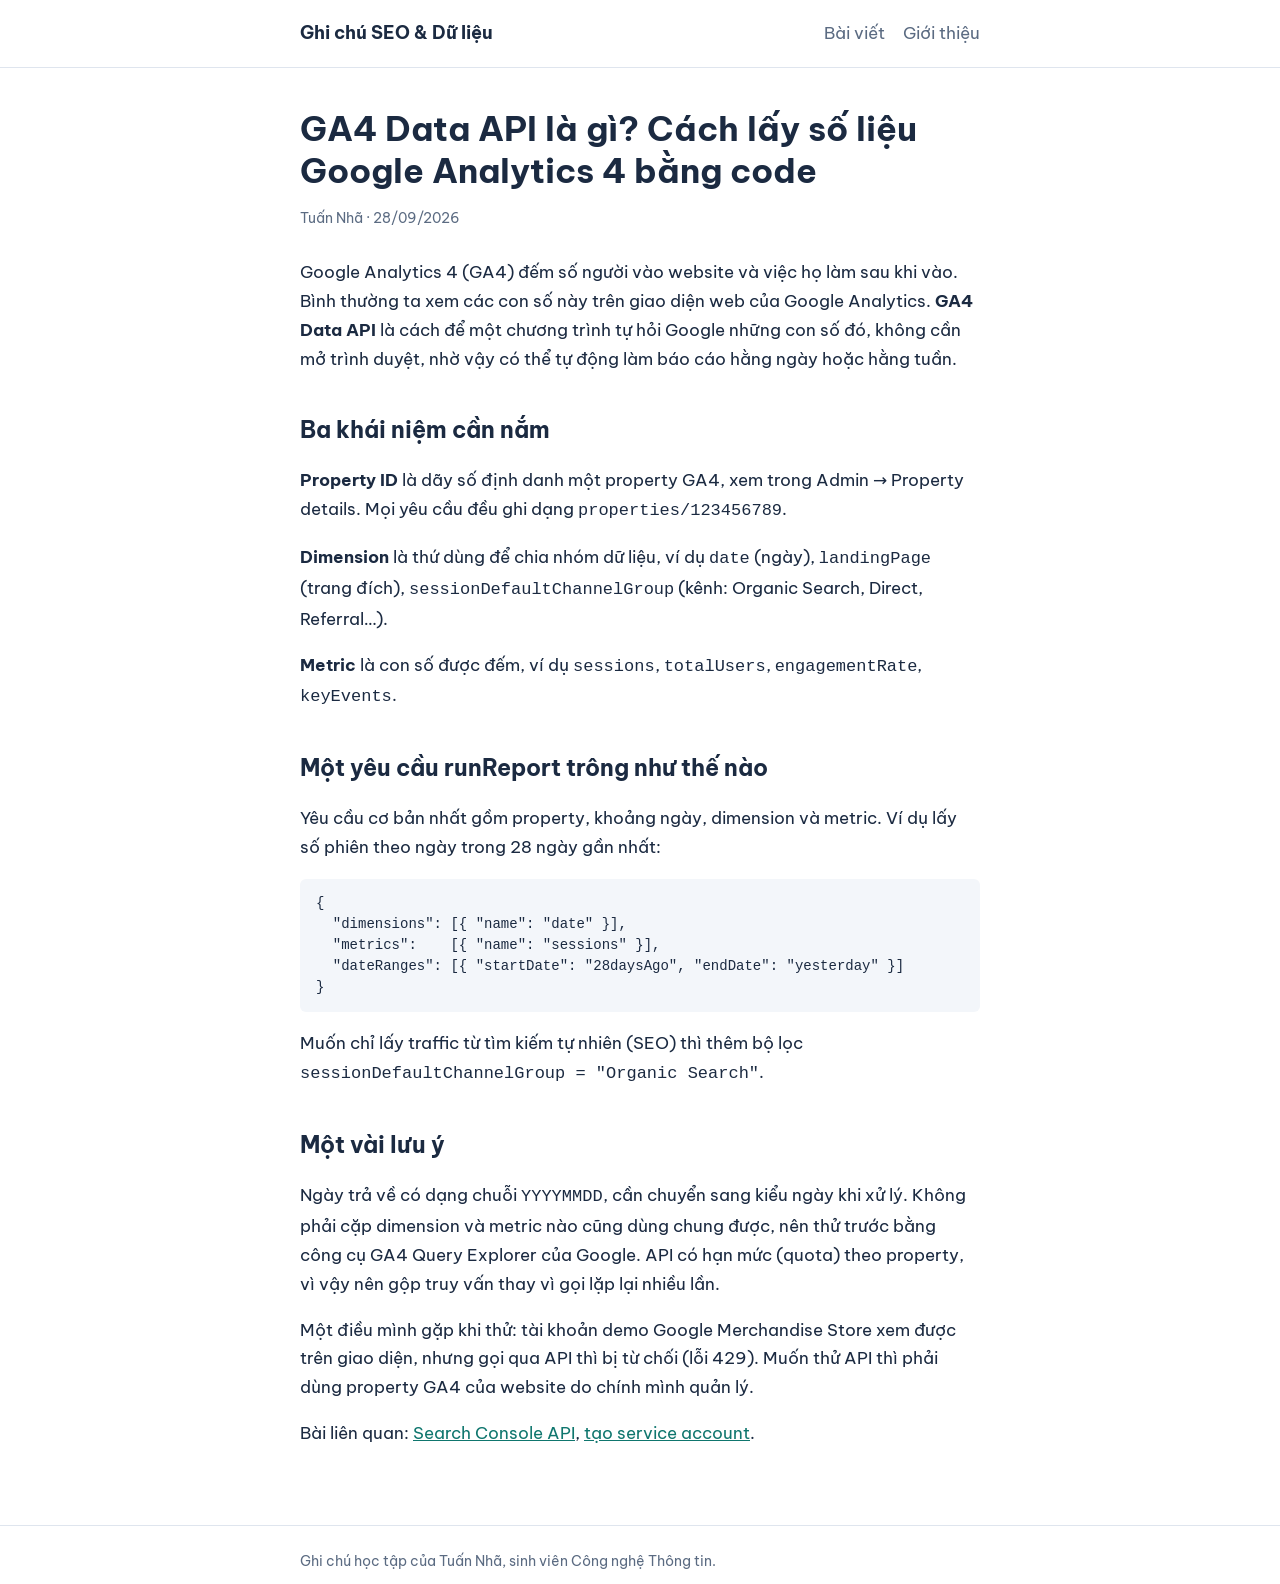
==== ga4-data-api-la-gi.html @ 4e27b5f0 "Add files via upload" ====
<!DOCTYPE html>
<html lang="vi">
<head>
<meta charset="utf-8">
<meta name="viewport" content="width=device-width, initial-scale=1">
<title>GA4 Data API là gì? Cách lấy số liệu Google Analytics 4 bằng code</title>
<meta name="description" content="Giải thích GA4 Data API, Property ID, dimension, metric và cách gọi runReport để lấy số liệu Google Analytics 4 tự động.">
<link rel="canonical" href="https://tuannha0312.github.io/ga4-data-api-la-gi.html">
<link rel="preconnect" href="https://fonts.googleapis.com">
<link href="https://fonts.googleapis.com/css2?family=Be+Vietnam+Pro:wght@400;600;700&display=swap" rel="stylesheet">
<link rel="stylesheet" href="style.css">
<!-- GA4_TAG -->
</head>
<body>
<header><div class="wrap">
<a class="brand" href="index.html">Ghi chú SEO &amp; Dữ liệu</a>
<nav><a href="index.html">Bài viết</a><a href="gioi-thieu.html">Giới thiệu</a></nav>
</div></header>
<main><div class="wrap">
<h1>GA4 Data API là gì? Cách lấy số liệu Google Analytics 4 bằng code</h1>
<p class="meta">Tuấn Nhã · 28/09/2026</p>
<p>Google Analytics 4 (GA4) đếm số người vào website và việc họ làm sau khi vào. Bình thường ta xem các con số này trên giao diện web của Google Analytics. <strong>GA4 Data API</strong> là cách để một chương trình tự hỏi Google những con số đó, không cần mở trình duyệt, nhờ vậy có thể tự động làm báo cáo hằng ngày hoặc hằng tuần.</p>
<h2>Ba khái niệm cần nắm</h2>
<p><strong>Property ID</strong> là dãy số định danh một property GA4, xem trong Admin → Property details. Mọi yêu cầu đều ghi dạng <code>properties/123456789</code>.</p>
<p><strong>Dimension</strong> là thứ dùng để chia nhóm dữ liệu, ví dụ <code>date</code> (ngày), <code>landingPage</code> (trang đích), <code>sessionDefaultChannelGroup</code> (kênh: Organic Search, Direct, Referral…).</p>
<p><strong>Metric</strong> là con số được đếm, ví dụ <code>sessions</code>, <code>totalUsers</code>, <code>engagementRate</code>, <code>keyEvents</code>.</p>
<h2>Một yêu cầu runReport trông như thế nào</h2>
<p>Yêu cầu cơ bản nhất gồm property, khoảng ngày, dimension và metric. Ví dụ lấy số phiên theo ngày trong 28 ngày gần nhất:</p>
<pre><code>{
  "dimensions": [{ "name": "date" }],
  "metrics":    [{ "name": "sessions" }],
  "dateRanges": [{ "startDate": "28daysAgo", "endDate": "yesterday" }]
}</code></pre>
<p>Muốn chỉ lấy traffic từ tìm kiếm tự nhiên (SEO) thì thêm bộ lọc <code>sessionDefaultChannelGroup = "Organic Search"</code>.</p>
<h2>Một vài lưu ý</h2>
<p>Ngày trả về có dạng chuỗi <code>YYYYMMDD</code>, cần chuyển sang kiểu ngày khi xử lý. Không phải cặp dimension và metric nào cũng dùng chung được, nên thử trước bằng công cụ GA4 Query Explorer của Google. API có hạn mức (quota) theo property, vì vậy nên gộp truy vấn thay vì gọi lặp lại nhiều lần.</p>
<p>Một điều mình gặp khi thử: tài khoản demo Google Merchandise Store xem được trên giao diện, nhưng gọi qua API thì bị từ chối (lỗi 429). Muốn thử API thì phải dùng property GA4 của website do chính mình quản lý.</p>
<p>Bài liên quan: <a href="search-console-api.html">Search Console API</a>, <a href="service-account-google-cloud.html">tạo service account</a>.</p>
</div></main>
<footer><div class="wrap">Ghi chú học tập của Tuấn Nhã, sinh viên Công nghệ Thông tin.</div></footer>
</body>
</html>
---- style.css ----
:root{--ink:#1b2a41;--muted:#5b6b82;--line:#dfe5ee;--bg:#ffffff;--soft:#f3f6fa;--accent:#0f766e}
*{box-sizing:border-box}
body{margin:0;background:var(--bg);color:var(--ink);font-family:"Be Vietnam Pro",system-ui,-apple-system,"Segoe UI",Roboto,sans-serif;line-height:1.7;font-size:17px}
a{color:var(--accent)}
.wrap{max-width:720px;margin:0 auto;padding:0 20px}
header{border-bottom:1px solid var(--line)}
header .wrap{display:flex;justify-content:space-between;align-items:center;padding-top:18px;padding-bottom:18px;gap:16px;flex-wrap:wrap}
.brand{font-weight:700;text-decoration:none;color:var(--ink);font-size:18px}
nav a{margin-left:18px;text-decoration:none;color:var(--muted)}
nav a:hover{color:var(--accent)}
main{padding:40px 0 60px}
h1{font-size:34px;line-height:1.25;margin:0 0 12px}
h2{font-size:23px;margin:36px 0 8px}
.lead{color:var(--muted);font-size:19px;margin-top:0}
.meta{color:var(--muted);font-size:14px;margin-bottom:28px}
.post{padding:20px 0;border-top:1px solid var(--line)}
.post h2{margin:0 0 4px;font-size:21px}
.post h2 a{color:var(--ink);text-decoration:none}
.post h2 a:hover{color:var(--accent)}
.post p{margin:4px 0 0;color:var(--muted)}
pre{background:var(--soft);padding:14px 16px;border-radius:6px;overflow-x:auto;font-size:14px;line-height:1.5}
code{font-family:Consolas,Menlo,monospace}
table{border-collapse:collapse;width:100%;font-size:15px;margin:12px 0}
th,td{border-bottom:1px solid var(--line);padding:8px 6px;text-align:left;vertical-align:top}
th{color:var(--muted);font-weight:600}
.table-wrap{overflow-x:auto}
footer{border-top:1px solid var(--line);color:var(--muted);font-size:14px;padding:24px 0}
@media (max-width:520px){h1{font-size:28px}nav a{margin-left:0;margin-right:16px}}
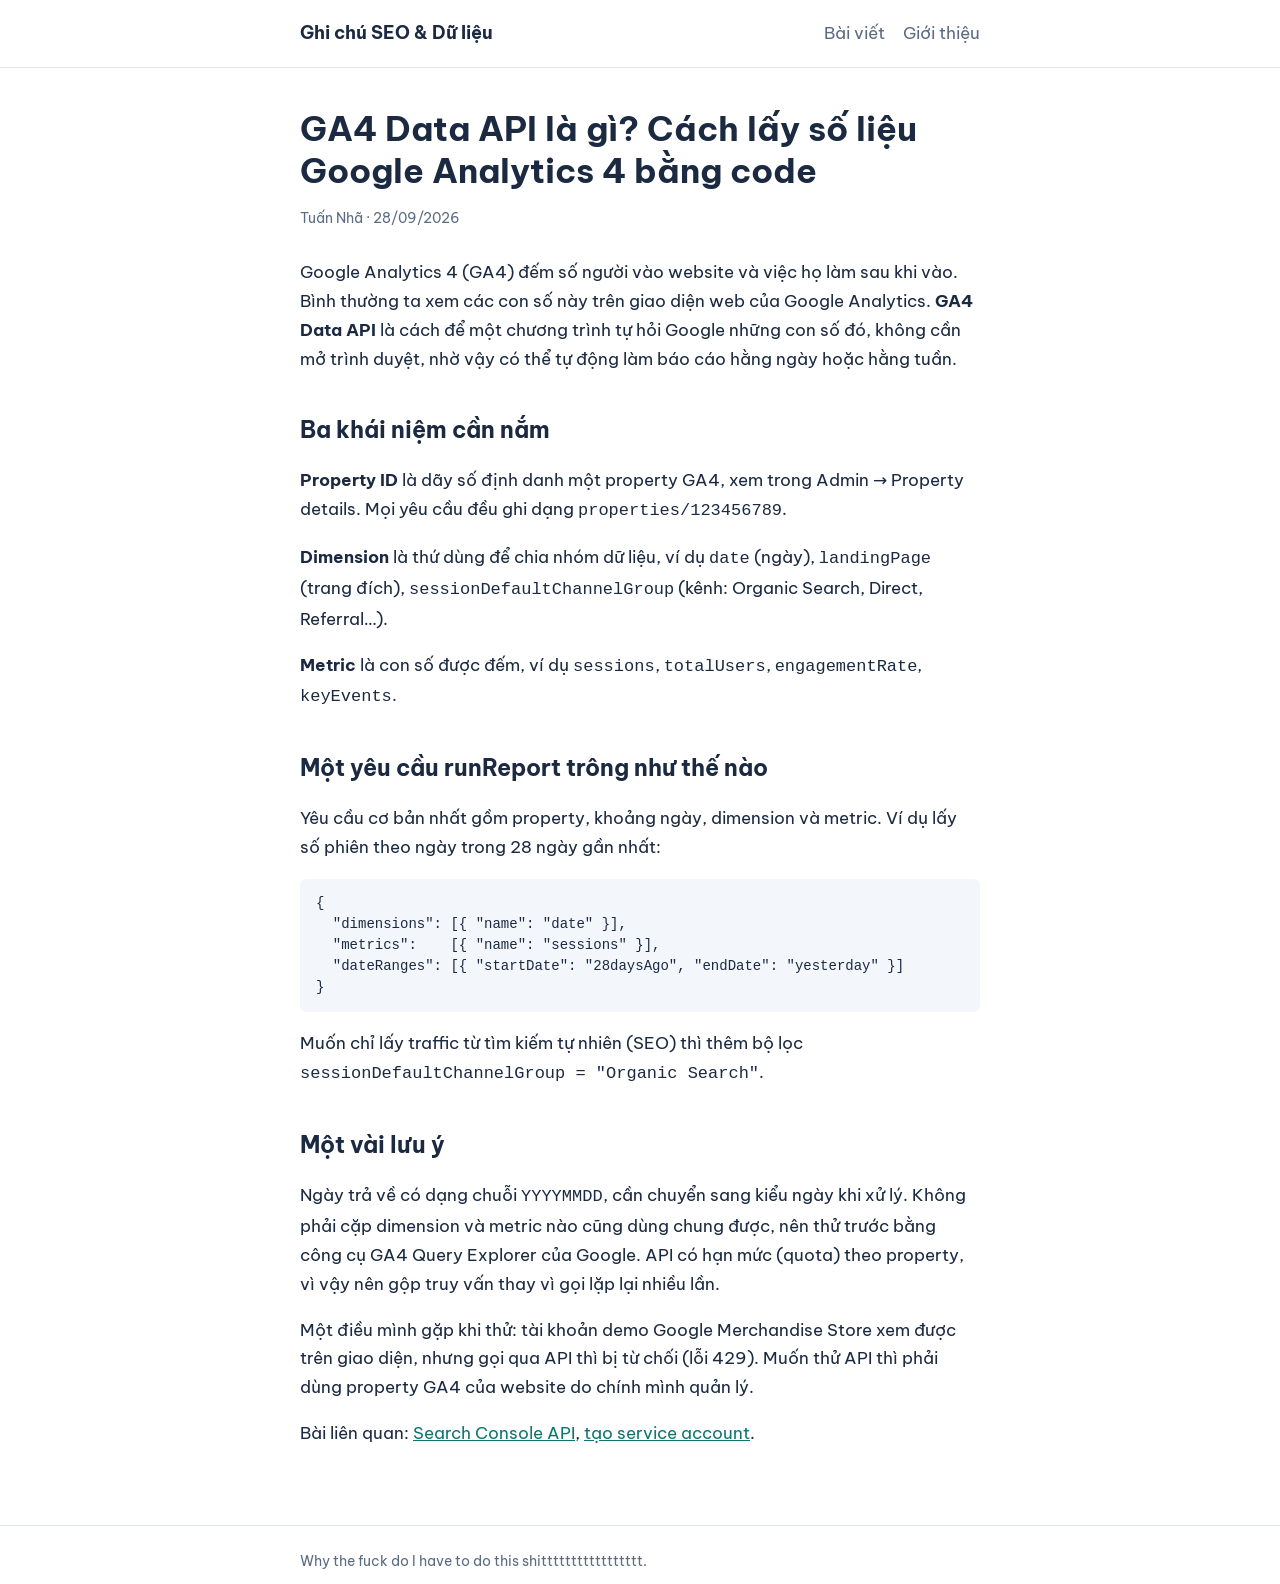
==== commit c0d10831: "Update footer text in ga4-data-api-la-gi.html" ====
--- a/ga4-data-api-la-gi.html
+++ b/ga4-data-api-la-gi.html
@@ -9,7 +9,14 @@
 <link rel="preconnect" href="https://fonts.googleapis.com">
 <link href="https://fonts.googleapis.com/css2?family=Be+Vietnam+Pro:wght@400;600;700&display=swap" rel="stylesheet">
 <link rel="stylesheet" href="style.css">
-<!-- GA4_TAG -->
+<!-- Google tag (gtag.js) -->
+<script async src="https://www.googletagmanager.com/gtag/js?id=G-CBDQ3PVJMD"></script>
+<script>
+  window.dataLayer = window.dataLayer || [];
+  function gtag(){dataLayer.push(arguments);}
+  gtag('js', new Date());
+  gtag('config', 'G-CBDQ3PVJMD');
+</script>
 </head>
 <body>
 <header><div class="wrap">
@@ -37,6 +44,6 @@
 <p>Một điều mình gặp khi thử: tài khoản demo Google Merchandise Store xem được trên giao diện, nhưng gọi qua API thì bị từ chối (lỗi 429). Muốn thử API thì phải dùng property GA4 của website do chính mình quản lý.</p>
 <p>Bài liên quan: <a href="search-console-api.html">Search Console API</a>, <a href="service-account-google-cloud.html">tạo service account</a>.</p>
 </div></main>
-<footer><div class="wrap">Ghi chú học tập của Tuấn Nhã, sinh viên Công nghệ Thông tin.</div></footer>
+<footer><div class="wrap">Why the fuck do I have to do this shittttttttttttttttt.</div></footer>
 </body>
 </html>
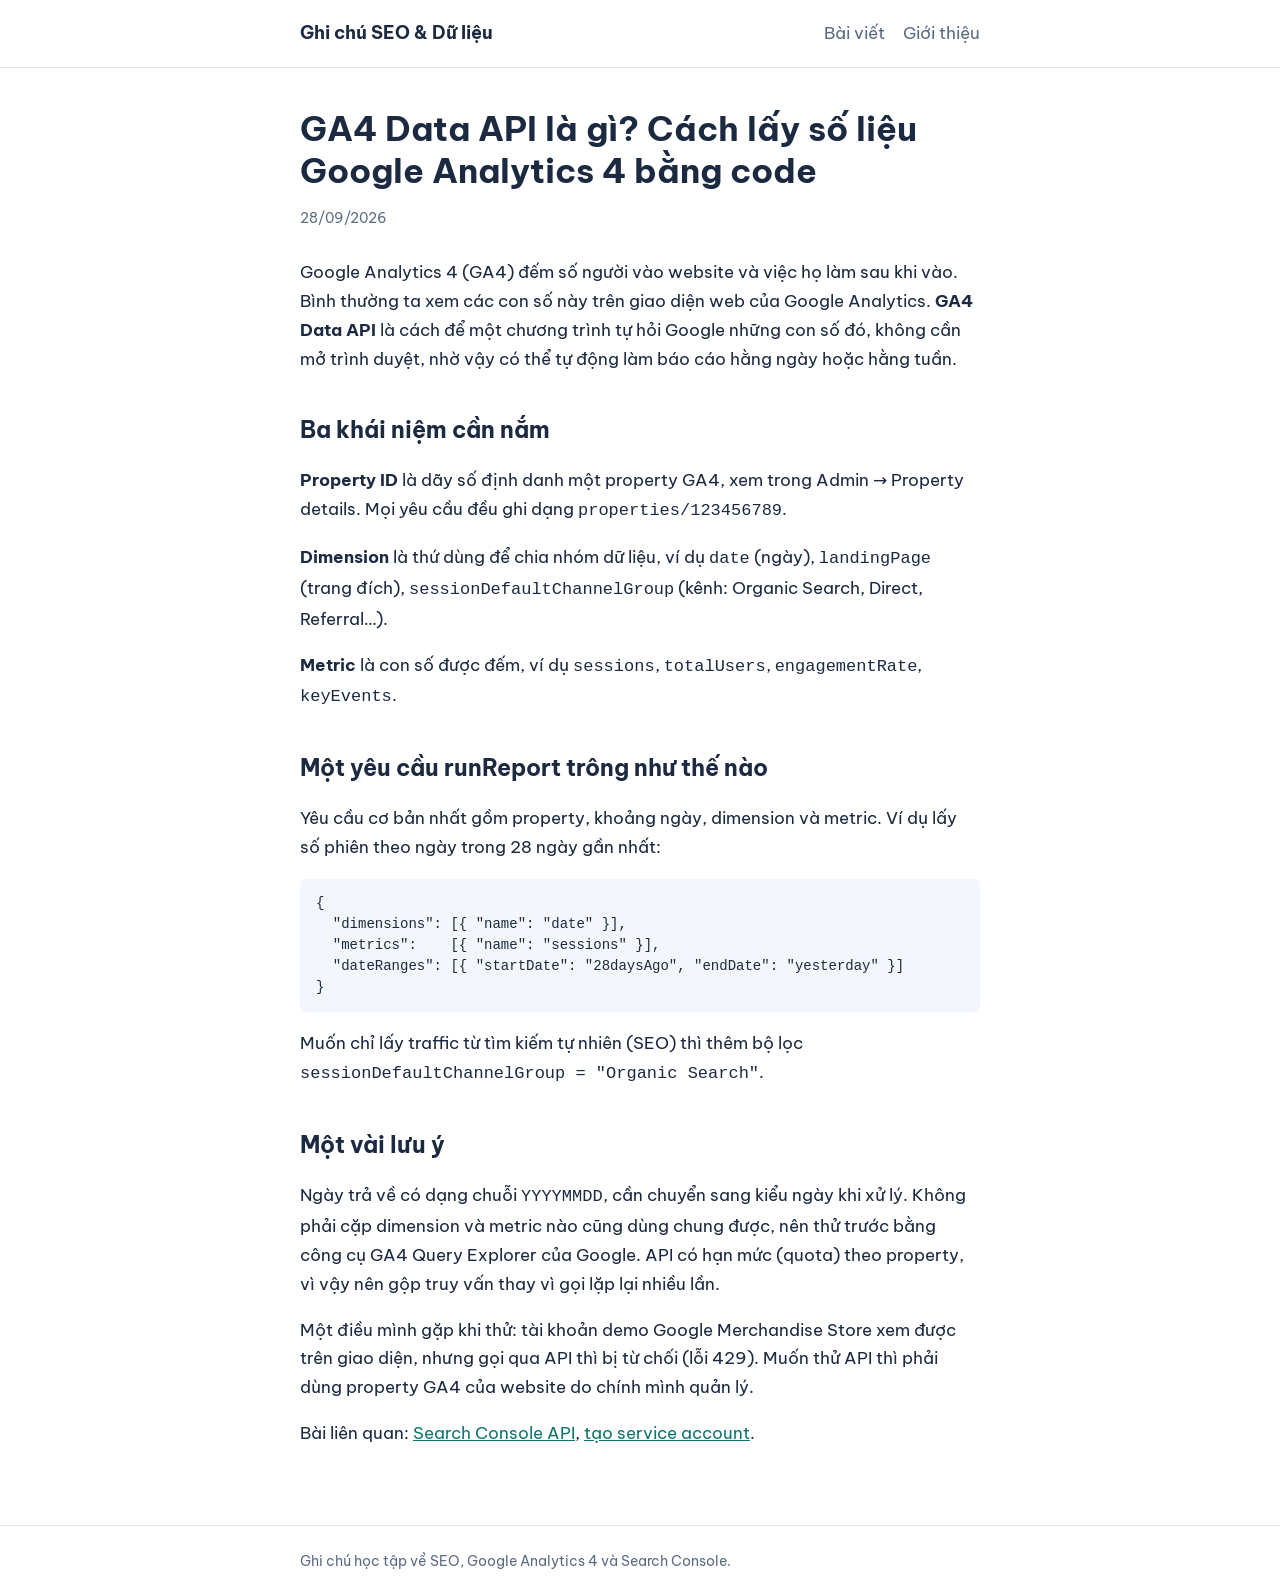
==== commit 43c4d8a8: "Add files via upload" ====
--- a/ga4-data-api-la-gi.html
+++ b/ga4-data-api-la-gi.html
@@ -25,7 +25,7 @@
 </div></header>
 <main><div class="wrap">
 <h1>GA4 Data API là gì? Cách lấy số liệu Google Analytics 4 bằng code</h1>
-<p class="meta">Tuấn Nhã · 28/09/2026</p>
+<p class="meta">28/09/2026</p>
 <p>Google Analytics 4 (GA4) đếm số người vào website và việc họ làm sau khi vào. Bình thường ta xem các con số này trên giao diện web của Google Analytics. <strong>GA4 Data API</strong> là cách để một chương trình tự hỏi Google những con số đó, không cần mở trình duyệt, nhờ vậy có thể tự động làm báo cáo hằng ngày hoặc hằng tuần.</p>
 <h2>Ba khái niệm cần nắm</h2>
 <p><strong>Property ID</strong> là dãy số định danh một property GA4, xem trong Admin → Property details. Mọi yêu cầu đều ghi dạng <code>properties/123456789</code>.</p>
@@ -44,6 +44,6 @@
 <p>Một điều mình gặp khi thử: tài khoản demo Google Merchandise Store xem được trên giao diện, nhưng gọi qua API thì bị từ chối (lỗi 429). Muốn thử API thì phải dùng property GA4 của website do chính mình quản lý.</p>
 <p>Bài liên quan: <a href="search-console-api.html">Search Console API</a>, <a href="service-account-google-cloud.html">tạo service account</a>.</p>
 </div></main>
-<footer><div class="wrap">Why the fuck do I have to do this shittttttttttttttttt.</div></footer>
+<footer><div class="wrap">Ghi chú học tập về SEO, Google Analytics 4 và Search Console.</div></footer>
 </body>
 </html>
